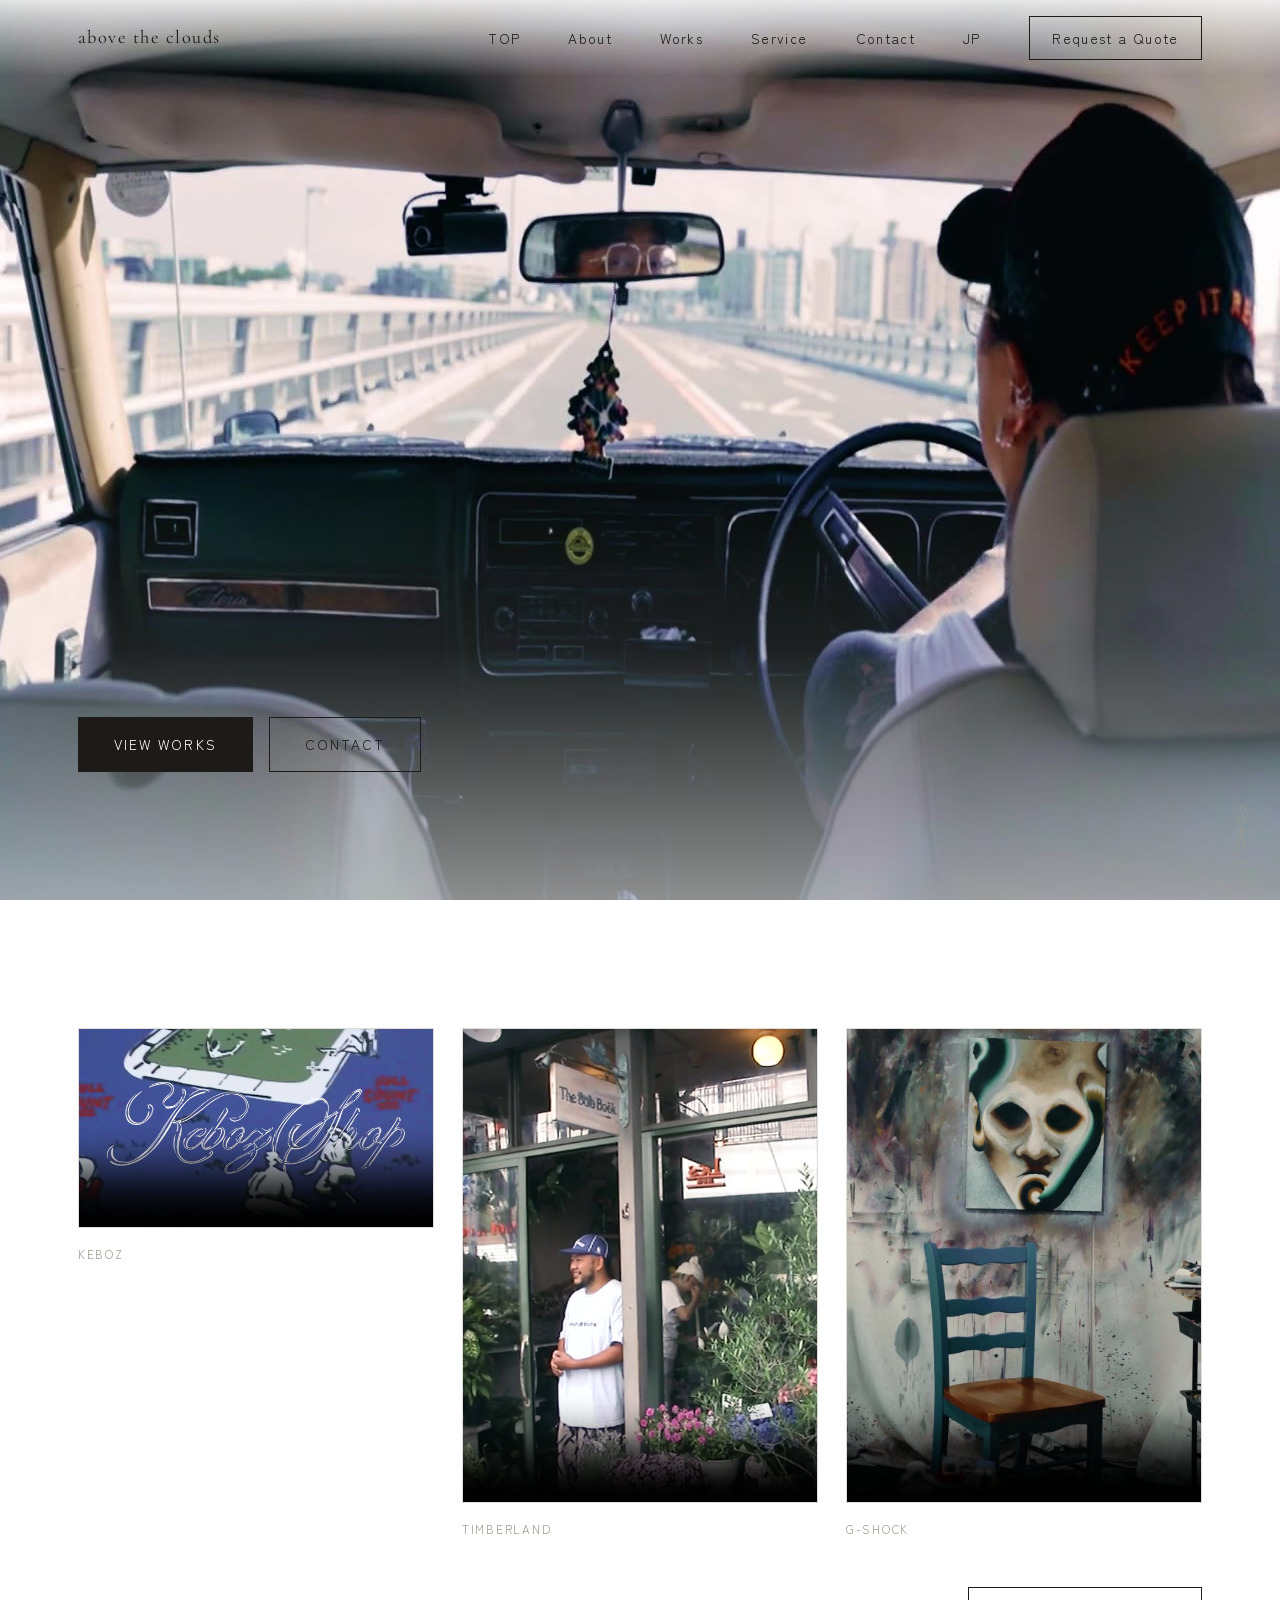
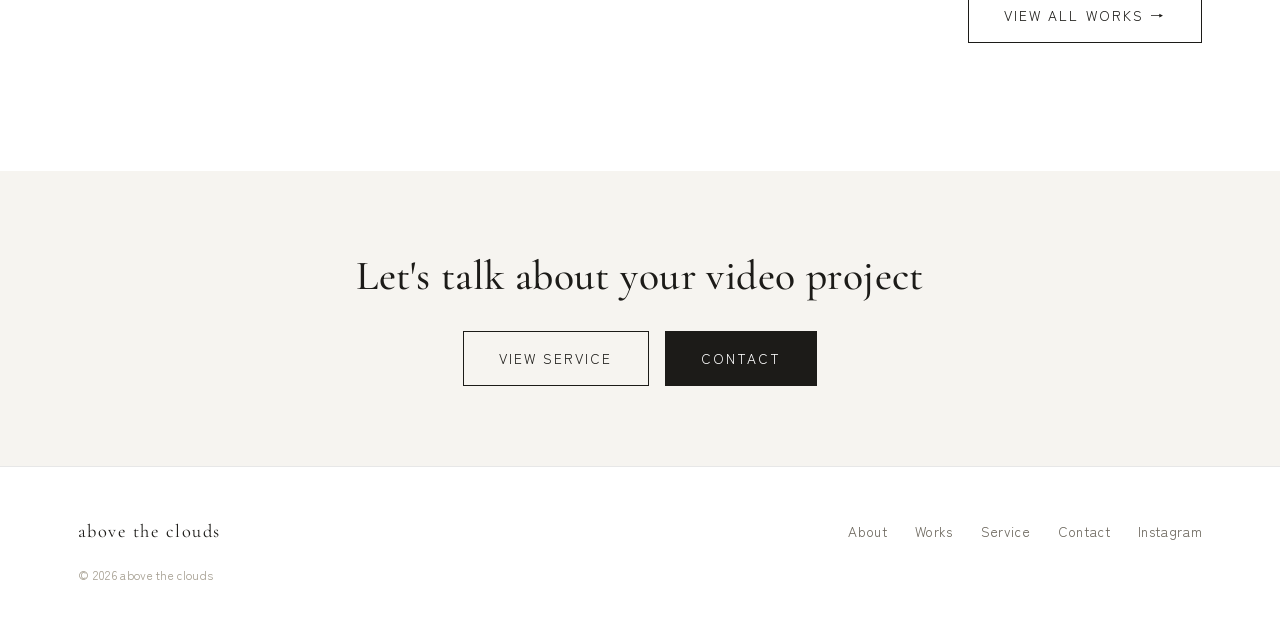
==== en/index.html @ 2704ed1a "Feature five works at top of Works; credit MV artists; drop soui Co-Authored-By: Claude Opus 5.5 <no" ====
<!DOCTYPE html>
<html lang="en">
<head>
<meta charset="UTF-8">
<meta name="viewport" content="width=device-width, initial-scale=1.0">
<title>above the clouds | Video Production × Tourism</title>
<meta name="description" content="above the clouds brings emotion to life through video production and tourism. We create fashion films, interviews, and PR videos, and offer memory-film experiences for visitors to Japan.">
<link rel="preconnect" href="https://fonts.googleapis.com">
<link rel="preconnect" href="https://fonts.gstatic.com" crossorigin>
<link href="https://fonts.googleapis.com/css2?family=Cormorant+Garamond:wght@400;500;600&family=Zen+Kaku+Gothic+New:wght@400;500;700&display=swap" rel="stylesheet">
<link rel="stylesheet" href="../css/style.css?v=20261002q">
</head>
<body>

<header class="site-header">
  <div class="container">
    <a href="index.html" class="logo">above the <span>clouds</span></a>
    <button class="nav-toggle" aria-label="Open menu" aria-expanded="false">☰</button>
    <nav class="nav-links">
      <a href="index.html" class="nav-current">TOP</a>
      <a href="about.html">About</a>
      <a href="works.html">Works</a>
      <a href="service.html">Service</a>
      <a href="contact.html">Contact</a>
      <a href="../index.html">JP</a>
      <a href="contact.html" class="nav-cta">Request a Quote</a>
    </nav>
  </div>
</header>

<main>

  <section class="hero">
    <div class="hero-media" aria-hidden="true">
      <video id="hero-video" poster="../assets/top/hero-01.jpg" autoplay muted playsinline>
        <source src="../assets/top/hero-01.mp4" type="video/mp4">
      </video>
    </div>
    <div class="container hero-content">
      <h1 class="sr-only">above the clouds — Video Production × Tourism</h1>
      <div class="hero-actions">
        <a href="works.html" class="btn btn-solid">View Works</a>
        <a href="contact.html" class="btn">Contact</a>
      </div>
    </div>
    <span class="scroll-cue">SCROLL</span>
  </section>

  <section>
    <div class="container">
      <div class="grid grid-3">

        <div class="work-item is-visible">
          <div class="media-frame" style="--r: 16 / 9;">
            <video poster="../assets/works/keboz-look.jpg" controls preload="none" playsinline>
              <source src="../assets/works/keboz-look.mp4" type="video/mp4">
            </video>
          </div>
          <p class="work-client">KEBOZ</p>
        </div>

        <div class="work-item is-visible">
          <div class="media-frame" style="--r: 3 / 4;">
            <video poster="../assets/works/timberland-nakahachi.jpg" controls preload="none" playsinline>
              <source src="../assets/works/timberland-nakahachi.mp4" type="video/mp4">
            </video>
          </div>
          <p class="work-client">TIMBERLAND</p>
        </div>

        <div class="work-item is-visible">
          <div class="media-frame" style="--r: 3 / 4;">
            <video poster="../assets/works/gshock-rei.jpg" controls preload="none" playsinline>
              <source src="../assets/works/gshock-rei.mp4" type="video/mp4">
            </video>
          </div>
          <p class="work-client">G-SHOCK</p>
        </div>

      </div>
      <div style="margin-top: var(--space-4); text-align: right;">
        <a href="works.html" class="btn">View All Works →</a>
      </div>
    </div>
  </section>

  <section class="cta-band section-alt">
    <div class="container">
      <h2 class="section-title">Let's talk about your video project</h2>
      <div class="cta-actions">
        <a href="service.html" class="btn">View Service</a>
        <a href="contact.html" class="btn btn-solid">Contact</a>
      </div>
    </div>
  </section>

</main>

<footer class="site-footer">
  <div class="container footer-grid">
    <div class="logo">above the <span>clouds</span></div>
    <nav class="footer-links">
      <a href="about.html">About</a>
      <a href="works.html">Works</a>
      <a href="service.html">Service</a>
      <a href="contact.html">Contact</a>
      <a href="https://www.instagram.com/taira_vzr/" target="_blank" rel="noopener">Instagram</a>
    </nav>
  </div>
  <div class="container footer-meta" style="margin-top: var(--space-2);">
    &copy; <span data-year>2026</span> above the clouds
  </div>
</footer>

<script src="../js/main.js?v=20261002q"></script>
</body>
</html>
---- css/style.css ----
/* ===========================================================
   above the clouds — base stylesheet
   =========================================================== */

:root {
  --color-bg: #ffffff;
  --color-bg-alt: #f6f4f0;
  --color-surface: #f6f4f0;
  --color-text: #1c1b18;
  --color-text-dim: #6b665c;
  --color-text-faint: #a39c8e;
  --color-accent: #1c1b18;
  --color-accent-dim: #8a857a;
  --color-border: rgba(28, 27, 24, 0.1);
  --font-display: "Cormorant Garamond", "Shippori Mincho", serif;
  --font-body: "Zen Kaku Gothic New", "Hiragino Kaku Gothic ProN", "Hiragino Sans", sans-serif;
  --max-width: 1180px;
  --space-1: 0.5rem;
  --space-2: 1rem;
  --space-3: 1.75rem;
  --space-4: 3rem;
  --space-5: 5rem;
  --space-6: 8rem;
  --ease: cubic-bezier(0.22, 1, 0.36, 1);
}

* {
  box-sizing: border-box;
  margin: 0;
  padding: 0;
}

html {
  scroll-behavior: smooth;
}

body {
  background: var(--color-bg);
  color: var(--color-text);
  font-family: var(--font-body);
  font-weight: 400;
  line-height: 1.8;
  letter-spacing: 0.02em;
  -webkit-font-smoothing: antialiased;
  overflow-x: hidden;
}

img, video {
  max-width: 100%;
  display: block;
}

a {
  color: inherit;
  text-decoration: none;
}

ul {
  list-style: none;
}

.container {
  width: 100%;
  max-width: var(--max-width);
  margin: 0 auto;
  padding: 0 var(--space-3);
}

/* ---------- typography ---------- */

h1, h2, h3, h4 {
  font-family: var(--font-display);
  font-weight: 500;
  line-height: 1.25;
  letter-spacing: 0.01em;
}

.eyebrow {
  display: inline-block;
  font-size: 0.75rem;
  letter-spacing: 0.3em;
  text-transform: uppercase;
  color: var(--color-accent);
  margin-bottom: var(--space-2);
}

.section-title {
  font-size: clamp(1.8rem, 4vw, 2.6rem);
  margin-bottom: var(--space-2);
}

.section-lead {
  color: var(--color-text-dim);
  font-size: 1rem;
  max-width: 42em;
  margin-bottom: var(--space-4);
}

.en {
  font-family: var(--font-display);
  letter-spacing: 0.04em;
}

/* ---------- header / nav ---------- */

.site-header {
  position: fixed;
  top: 0;
  left: 0;
  right: 0;
  z-index: 100;
  padding: var(--space-2) 0;
  background: linear-gradient(to bottom, rgba(255, 255, 255, 0.85), transparent);
  transition: background 0.3s var(--ease), backdrop-filter 0.3s var(--ease);
}

.site-header.is-scrolled {
  background: rgba(255, 255, 255, 0.9);
  backdrop-filter: blur(10px);
  border-bottom: 1px solid var(--color-border);
}

.site-header .container {
  display: flex;
  align-items: center;
  justify-content: space-between;
}

.logo {
  font-family: var(--font-display);
  font-size: 1.15rem;
  letter-spacing: 0.08em;
  text-transform: lowercase;
}

.logo span {
  color: var(--color-accent);
}

.nav-toggle {
  display: block;
  background: none;
  border: none;
  color: var(--color-text);
  font-size: 1.5rem;
  cursor: pointer;
  z-index: 101;
}

.nav-links {
  position: fixed;
  inset: 0;
  background: var(--color-bg);
  display: flex;
  flex-direction: column;
  align-items: center;
  justify-content: center;
  gap: var(--space-3);
  transform: translateY(-100%);
  transition: transform 0.4s var(--ease);
}

.nav-links.is-open {
  transform: translateY(0);
}

.nav-links a {
  font-family: var(--font-display);
  font-size: 1.6rem;
  letter-spacing: 0.04em;
}

.nav-links .nav-current {
  color: var(--color-accent);
}

.nav-cta {
  margin-top: var(--space-2);
  border: 1px solid var(--color-accent);
  padding: 0.7rem 1.8rem;
  font-family: var(--font-body);
  font-size: 0.85rem;
  letter-spacing: 0.15em;
}

@media (min-width: 860px) {
  .nav-toggle {
    display: none;
  }

  .nav-links {
    position: static;
    background: none;
    flex-direction: row;
    transform: none;
    gap: var(--space-4);
  }

  .nav-links a {
    font-family: var(--font-body);
    font-size: 0.85rem;
    letter-spacing: 0.1em;
  }

  .nav-cta {
    margin-top: 0;
    padding: 0.55rem 1.4rem;
  }
}

/* ---------- buttons ---------- */

.btn {
  display: inline-block;
  padding: 0.9rem 2.2rem;
  font-size: 0.85rem;
  letter-spacing: 0.15em;
  text-transform: uppercase;
  border: 1px solid var(--color-accent);
  color: var(--color-text);
  transition: background 0.3s var(--ease), color 0.3s var(--ease);
}

.btn:hover {
  background: var(--color-accent);
  color: var(--color-bg);
}

.btn-solid {
  background: var(--color-accent);
  color: var(--color-bg);
}

.btn-solid:hover {
  background: transparent;
  color: var(--color-text);
}

/* ---------- hero ---------- */

.hero {
  position: relative;
  min-height: 100svh;
  display: flex;
  flex-direction: column;
  justify-content: flex-end;
  padding-bottom: var(--space-6);
  overflow: hidden;
}

.hero-media {
  position: absolute;
  inset: 0;
  z-index: -1;
  background: #f8f6f1;
  overflow: hidden;
}

.hero-media video {
  position: absolute;
  inset: 0;
  width: 100%;
  height: 100%;
  object-fit: cover;
  object-position: center 20%;
}

.hero-media::after {
  content: "";
  position: absolute;
  inset: 0;
  background: linear-gradient(to top, rgba(255,255,255,0.55) 0%, rgba(255,255,255,0.1) 28%, transparent 50%);
}

.hero-content {
  position: relative;
}

.hero-title {
  font-size: clamp(2.6rem, 9vw, 5.5rem);
  text-transform: lowercase;
  line-height: 1.05;
}

.hero-title .accent {
  color: var(--color-accent);
}

.hero-actions {
  margin-top: var(--space-3);
  display: flex;
  flex-wrap: wrap;
  gap: var(--space-2);
}

.scroll-cue {
  position: absolute;
  right: var(--space-3);
  bottom: var(--space-3);
  writing-mode: vertical-rl;
  font-size: 0.75rem;
  letter-spacing: 0.3em;
  color: var(--color-text-faint);
  display: none;
}

@media (min-width: 640px) {
  .scroll-cue { display: block; }
}

/* ---------- sections ---------- */

section {
  padding: var(--space-6) 0;
}

.section-alt {
  background: var(--color-bg-alt);
}

/* ---------- video placeholder block ---------- */

.media-frame {
  position: relative;
  aspect-ratio: 16 / 10;
  background: var(--color-surface);
  border: 1px solid var(--color-border);
  overflow: hidden;
  display: flex;
  align-items: center;
  justify-content: center;
}

.media-frame::before {
  content: "";
  position: absolute;
  inset: 0;
  background: linear-gradient(135deg, rgba(28,27,24,0.05), transparent 60%);
}

.media-frame-label {
  position: relative;
  text-align: center;
  color: var(--color-text-faint);
  font-size: 0.7rem;
  letter-spacing: 0.2em;
  text-transform: uppercase;
  padding: 0 var(--space-2);
}

.media-frame-label .title {
  display: block;
  font-family: var(--font-display);
  font-size: 1.1rem;
  letter-spacing: 0.02em;
  text-transform: none;
  color: var(--color-text-dim);
  margin-top: 0.4rem;
}

.media-frame video {
  position: relative;
  width: 100%;
  height: 100%;
  object-fit: cover;
}

.media-frame .play-dot {
  position: absolute;
  top: var(--space-2);
  left: var(--space-2);
  width: 8px;
  height: 8px;
  border-radius: 50%;
  background: var(--color-accent);
}

/* ---------- grids ---------- */

.grid {
  display: grid;
  gap: var(--space-3);
}

.grid-2 { grid-template-columns: 1fr; }
.grid-3 { grid-template-columns: 1fr; }
.grid-4 { grid-template-columns: repeat(2, 1fr); }

@media (min-width: 640px) {
  .grid-2 { grid-template-columns: repeat(2, 1fr); }
  .grid-3 { grid-template-columns: repeat(3, 1fr); }
}

@media (min-width: 900px) {
  .grid-4 { grid-template-columns: repeat(4, 1fr); }
}

/* ---------- cards ---------- */

.card {
  padding: var(--space-3);
  border: 1px solid var(--color-border);
  background: var(--color-surface);
}

.card h3 {
  font-size: 1.3rem;
  margin-bottom: var(--space-1);
}

.card p {
  color: var(--color-text-dim);
  font-size: 0.92rem;
}

/* ---------- about: people ---------- */

.person {
  display: grid;
  gap: var(--space-3);
  grid-template-columns: 1fr;
  align-items: start;
  padding: var(--space-4) 0;
  border-top: 1px solid var(--color-border);
}

@media (min-width: 760px) {
  .person {
    grid-template-columns: 220px 1fr;
  }
}

.person-photo {
  aspect-ratio: 3 / 4;
  background: var(--color-surface);
  border: 1px solid var(--color-border);
  display: flex;
  align-items: center;
  justify-content: center;
  color: var(--color-text-faint);
  font-size: 0.7rem;
  letter-spacing: 0.15em;
  text-transform: uppercase;
}

.person-role {
  color: var(--color-accent);
  font-size: 0.78rem;
  letter-spacing: 0.2em;
  text-transform: uppercase;
  margin-bottom: var(--space-1);
}

.person-name {
  font-size: 1.6rem;
  margin-bottom: var(--space-2);
}

.person-bio p + p {
  margin-top: 0.8em;
}

.person-bio {
  color: var(--color-text-dim);
}

.tag-list {
  display: flex;
  flex-wrap: wrap;
  gap: 0.5rem;
  margin-top: var(--space-2);
}

.tag {
  font-size: 0.72rem;
  letter-spacing: 0.08em;
  color: var(--color-text-dim);
  border: 1px solid var(--color-border);
  padding: 0.3rem 0.7rem;
}

/* ---------- works filter ---------- */

.filter-bar {
  display: flex;
  flex-wrap: wrap;
  gap: 0.6rem;
  margin-bottom: var(--space-4);
}

.filter-btn {
  font-size: 0.78rem;
  letter-spacing: 0.1em;
  text-transform: uppercase;
  padding: 0.55rem 1.2rem;
  border: 1px solid var(--color-border);
  color: var(--color-text-dim);
  background: none;
  cursor: pointer;
  transition: all 0.25s var(--ease);
}

.filter-btn:hover {
  color: var(--color-text);
  border-color: var(--color-accent);
}

.filter-btn.is-active {
  color: var(--color-bg);
  background: var(--color-accent);
  border-color: var(--color-accent);
}

.work-item {
  display: none;
  flex-direction: column;
  gap: var(--space-2);
}

.work-item.is-visible {
  display: flex;
}

.work-item .media-frame {
  aspect-ratio: var(--r, 16 / 9);
}

.work-client {
  font-size: 0.72rem;
  letter-spacing: 0.15em;
  text-transform: uppercase;
  color: var(--color-text-faint);
}

.work-title {
  font-size: 1.15rem;
}

/* 編集・音のみ担当の作品(おまけ扱い)に添える小さな注記 */
.work-note {
  font-size: 0.72rem;
  letter-spacing: 0.05em;
  color: var(--color-text-faint);
}

/* ---------- process steps ---------- */

.steps {
  counter-reset: step;
  display: grid;
  gap: var(--space-3);
  grid-template-columns: 1fr;
}

@media (min-width: 760px) {
  .steps { grid-template-columns: repeat(5, 1fr); }
}

.step {
  position: relative;
  padding-top: var(--space-4);
  border-top: 1px solid var(--color-border);
}

.step::before {
  counter-increment: step;
  content: "0" counter(step);
  position: absolute;
  top: -0.1em;
  left: 0;
  font-family: var(--font-display);
  font-size: 1.6rem;
  color: var(--color-accent);
  transform: translateY(-100%);
}

.step h3 {
  font-size: 1.05rem;
  margin-bottom: 0.4em;
}

.step p {
  font-size: 0.88rem;
  color: var(--color-text-dim);
}

/* ---------- faq ---------- */

.faq-item {
  border-top: 1px solid var(--color-border);
  padding: var(--space-3) 0;
}

.faq-item:last-child {
  border-bottom: 1px solid var(--color-border);
}

.faq-q {
  display: flex;
  justify-content: space-between;
  align-items: baseline;
  gap: var(--space-2);
  font-size: 1.05rem;
  cursor: pointer;
}

.faq-q .mark {
  color: var(--color-accent);
  font-family: var(--font-display);
  flex-shrink: 0;
}

.faq-a {
  color: var(--color-text-dim);
  font-size: 0.92rem;
  margin-top: var(--space-2);
  max-width: 50em;
}

/* ---------- contact form ---------- */

.form-grid {
  display: grid;
  gap: var(--space-3);
}

.field {
  display: flex;
  flex-direction: column;
  gap: 0.5rem;
}

.field label {
  font-size: 0.78rem;
  letter-spacing: 0.1em;
  text-transform: uppercase;
  color: var(--color-text-dim);
}

.field input,
.field select,
.field textarea {
  background: var(--color-surface);
  border: 1px solid var(--color-border);
  color: var(--color-text);
  padding: 0.85rem 1rem;
  font-family: var(--font-body);
  font-size: 0.95rem;
}

.field input:focus,
.field select:focus,
.field textarea:focus {
  outline: none;
  border-color: var(--color-accent);
}

.field-row {
  display: grid;
  gap: var(--space-3);
  grid-template-columns: 1fr;
}

@media (min-width: 640px) {
  .field-row { grid-template-columns: 1fr 1fr; }
}

.radio-group {
  display: flex;
  flex-wrap: wrap;
  gap: var(--space-3);
}

.radio-option {
  display: flex;
  align-items: center;
  gap: 0.5rem;
  font-size: 0.9rem;
  color: var(--color-text-dim);
}

.form-note {
  font-size: 0.8rem;
  color: var(--color-text-faint);
}

.contact-info {
  display: flex;
  flex-direction: column;
  gap: var(--space-3);
}

.contact-info-item .label {
  font-size: 0.75rem;
  letter-spacing: 0.15em;
  text-transform: uppercase;
  color: var(--color-accent);
  margin-bottom: 0.3em;
}

/* ---------- footer ---------- */

.site-footer {
  border-top: 1px solid var(--color-border);
  padding: var(--space-4) 0;
}

.footer-grid {
  display: flex;
  flex-direction: column;
  gap: var(--space-3);
  align-items: flex-start;
  justify-content: space-between;
}

@media (min-width: 760px) {
  .footer-grid {
    flex-direction: row;
    align-items: center;
  }
}

.footer-links {
  display: flex;
  gap: var(--space-3);
  flex-wrap: wrap;
  font-size: 0.85rem;
  color: var(--color-text-dim);
}

.footer-meta {
  font-size: 0.75rem;
  color: var(--color-text-faint);
}

/* ---------- cta band ---------- */

.cta-band {
  text-align: center;
  padding: var(--space-5) 0;
}

.cta-band .section-title {
  margin-bottom: var(--space-1);
}

.cta-band .section-lead {
  margin-left: auto;
  margin-right: auto;
}

.cta-actions {
  display: flex;
  justify-content: center;
  gap: var(--space-2);
  flex-wrap: wrap;
  margin-top: var(--space-3);
}

/* ---------- page header (non-hero pages) ---------- */

.page-header {
  padding: calc(var(--space-6) + 2rem) 0 var(--space-4);
}

.page-header .eyebrow { margin-bottom: var(--space-2); }

/* ---------- clients strip ---------- */

.clients-strip {
  display: grid;
  grid-template-columns: repeat(2, 1fr);
  gap: 1px;
  background: var(--color-border);
  border: 1px solid var(--color-border);
}

@media (min-width: 640px) {
  .clients-strip { grid-template-columns: repeat(5, 1fr); }
}

.clients-strip span {
  background: var(--color-bg);
  padding: var(--space-3) var(--space-2);
  text-align: center;
  font-family: var(--font-display);
  font-size: 1rem;
  letter-spacing: 0.04em;
  color: var(--color-text-dim);
}

/* ---------- utility ---------- */

.mt-0 { margin-top: 0 !important; }
.text-center { text-align: center; }

.sr-only {
  position: absolute;
  width: 1px;
  height: 1px;
  padding: 0;
  margin: -1px;
  overflow: hidden;
  clip: rect(0, 0, 0, 0);
  white-space: nowrap;
  border: 0;
}

/* ===========================================================
   mobile — スマホ表示の統一(PC表示には影響しない)
   =========================================================== */

@media (max-width: 859px) {
  /* backdrop-filter があると、position: fixed のメニューの基準が
     ヘッダーになり、閉じたメニューがスクロール時に本文へ透けて出る。
     モバイルでは使わず、不透明に近い白背景にする */
  .site-header.is-scrolled {
    backdrop-filter: none;
    background: rgba(255, 255, 255, 0.96);
  }

  .nav-links {
    visibility: hidden;
    transition: transform 0.4s var(--ease), visibility 0s linear 0.4s;
  }

  .nav-links.is-open {
    visibility: visible;
    transition: transform 0.4s var(--ease);
  }

  .nav-links .nav-cta {
    font-family: var(--font-body);
    font-size: 0.85rem;
    letter-spacing: 0.15em;
  }
}

@media (max-width: 639px) {
  section {
    padding: var(--space-5) 0;
  }

  .page-header {
    padding: calc(var(--space-5) + 3rem) 0 var(--space-3);
  }

  .hero {
    padding-bottom: var(--space-5);
  }

  .section-lead {
    margin-bottom: var(--space-3);
  }

  /* ボタンは全幅・縦積みで統一 */
  .btn {
    display: block;
    width: 100%;
    text-align: center;
  }

  .hero-actions,
  .cta-actions {
    flex-direction: column;
    gap: 0.75rem;
  }

  .card {
    padding: var(--space-2) var(--space-3);
  }

  /* 制作の流れ: 番号を見出しの真上に置き、前のステップと混ざらないようにする */
  .step {
    padding-top: var(--space-2);
  }

  .step::before {
    position: static;
    display: block;
    transform: none;
    font-size: 1.3rem;
    line-height: 1;
    margin-bottom: 0.6rem;
  }

  .person:first-child {
    padding-top: 0;
    border-top: none;
  }

  /* Works: 作品の間をたっぷり空け、縦長動画は画面を埋めない高さに抑える */
  .works-grid {
    gap: var(--space-5);
  }

  .work-item {
    gap: 0.9rem;
  }

  .work-item .media-frame {
    width: min(100%, calc(58svh * var(--r, 16 / 9)));
  }

  .work-item .work-title {
    font-size: 1rem;
  }

  /* 絞り込み: 枠をなくした文字だけの1行。はみ出す分は横にスクロール */
  .filter-bar {
    flex-wrap: nowrap;
    gap: 1.4rem;
    overflow-x: auto;
    margin: 0 calc(var(--space-3) * -1) var(--space-4);
    padding: 0 var(--space-3) 0.4rem;
    scrollbar-width: none;
  }

  .filter-bar::-webkit-scrollbar {
    display: none;
  }

  .filter-btn,
  .filter-btn:hover,
  .filter-btn.is-active {
    flex-shrink: 0;
    padding: 0.3rem 0;
    border: none;
    border-bottom: 1px solid transparent;
    background: none;
    white-space: nowrap;
  }

  .filter-btn.is-active {
    color: var(--color-text);
    border-bottom-color: var(--color-text);
  }

  /* Contact: フォームと連絡先の間に線と余白を入れ、小見出しをフォームと揃える */
  .contact-info {
    margin-top: var(--space-4);
    padding-top: var(--space-4);
    border-top: 1px solid var(--color-border);
  }

  .contact-info-item .label {
    font-size: 0.78rem;
    letter-spacing: 0.1em;
    color: var(--color-text-dim);
  }

  /* Service: 見出しだけの箱をやめ、細い線で区切った一行リストにする */
  .service-types {
    margin-top: var(--space-3);
    gap: 0;
    border-top: 1px solid var(--color-border);
  }

  .service-types .card {
    background: none;
    border: none;
    border-bottom: 1px solid var(--color-border);
    padding: 1.1rem 0;
  }

  .service-types .card h3 {
    font-size: 1.15rem;
    margin-bottom: 0;
  }
}
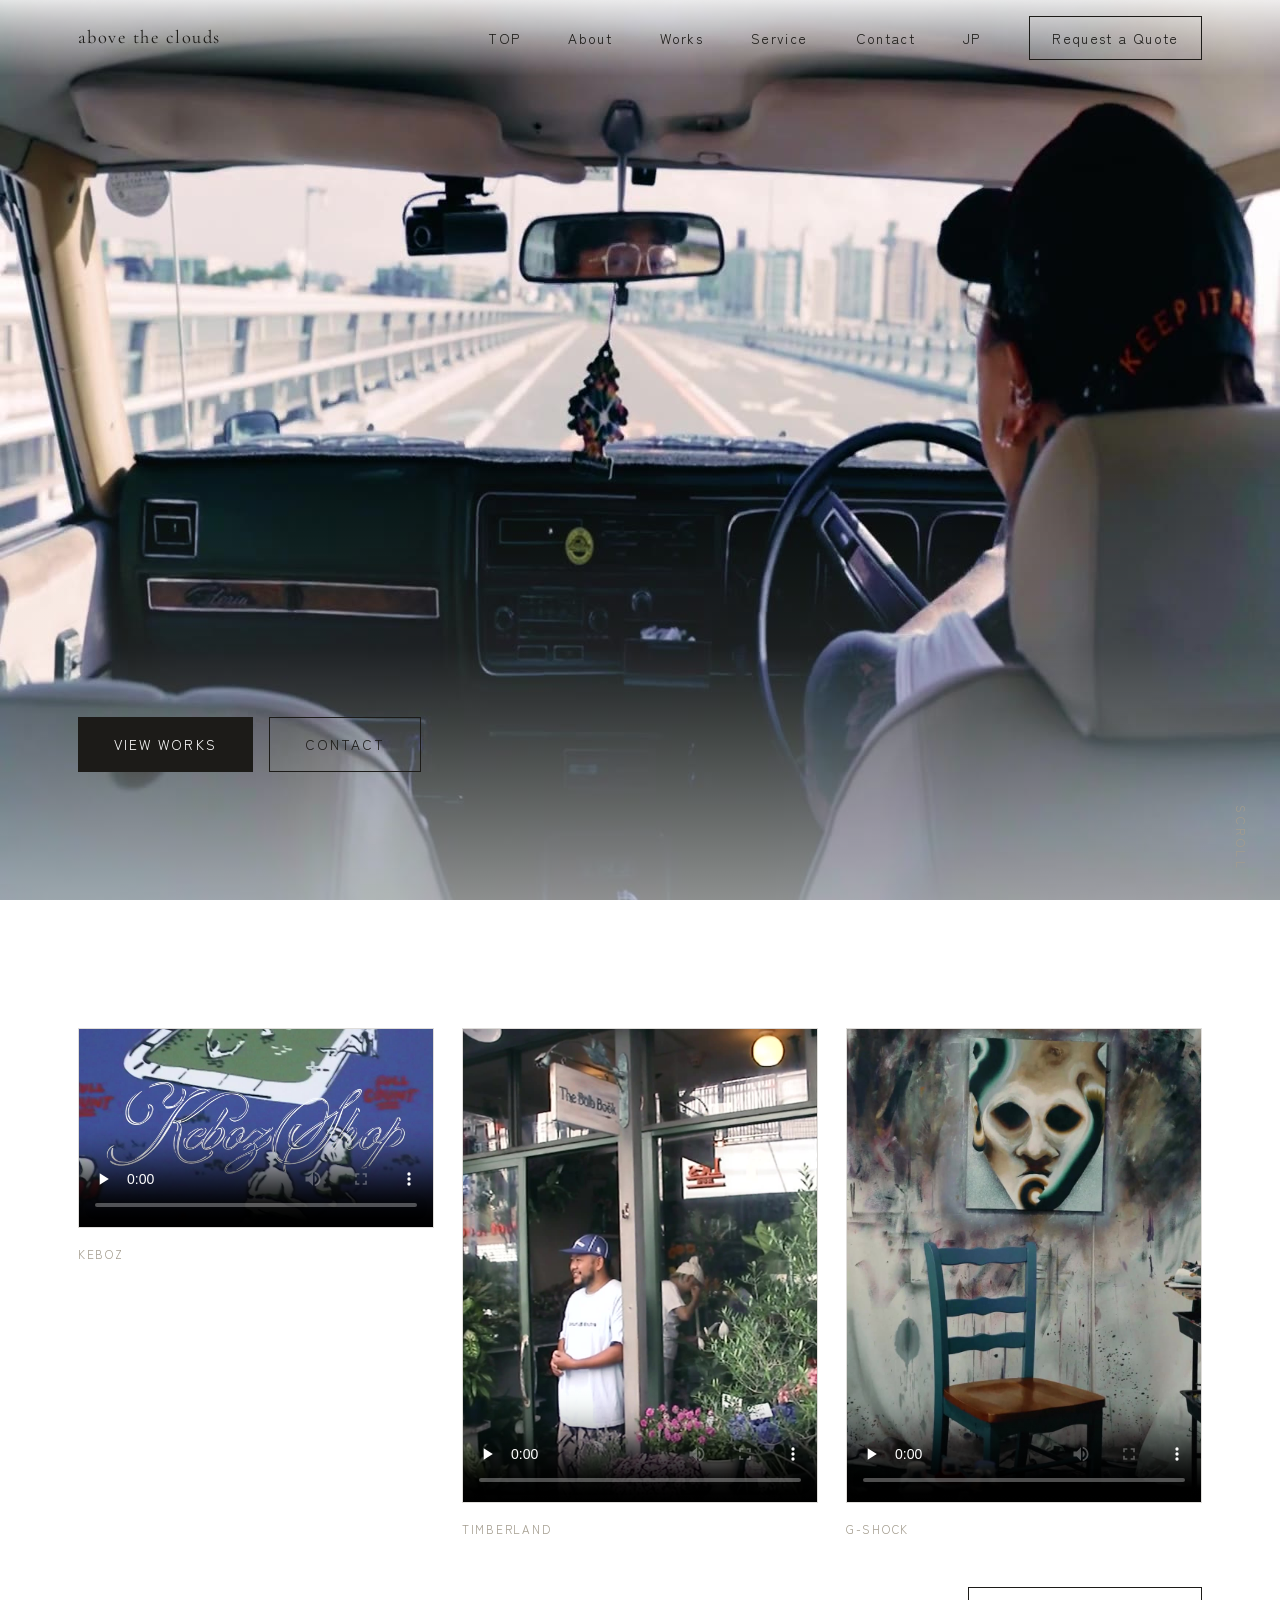
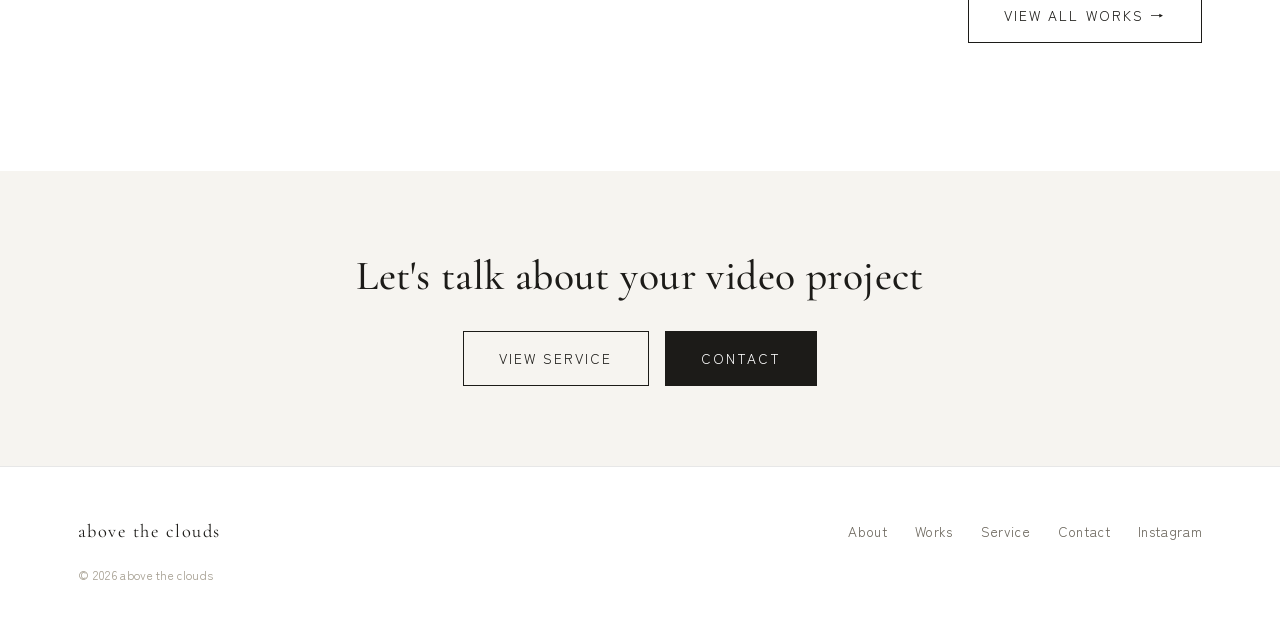
==== commit aad24620: "Service: add looping previews for video types and photos for pricing plans Co-Authored-By: Claude Op" ====
--- a/en/index.html
+++ b/en/index.html
@@ -8,7 +8,7 @@
 <link rel="preconnect" href="https://fonts.googleapis.com">
 <link rel="preconnect" href="https://fonts.gstatic.com" crossorigin>
 <link href="https://fonts.googleapis.com/css2?family=Cormorant+Garamond:wght@400;500;600&family=Zen+Kaku+Gothic+New:wght@400;500;700&display=swap" rel="stylesheet">
-<link rel="stylesheet" href="../css/style.css?v=20261002q">
+<link rel="stylesheet" href="../css/style.css?v=20261002r">
 </head>
 <body>
 
@@ -112,6 +112,6 @@
   </div>
 </footer>
 
-<script src="../js/main.js?v=20261002q"></script>
+<script src="../js/main.js?v=20261002r"></script>
 </body>
 </html>
--- a/css/style.css
+++ b/css/style.css
@@ -806,6 +806,60 @@
   border: 0;
 }
 
+/* ---------- service: 映像の種類・料金プラン ---------- */
+
+/* 3種類をいつも横並びにし、縦長のループ映像で雰囲気を見せる */
+.service-types {
+  grid-template-columns: repeat(3, 1fr);
+  max-width: 840px;
+}
+
+.service-type .media-frame {
+  aspect-ratio: var(--r, 9 / 16);
+  margin-bottom: var(--space-2);
+}
+
+.service-type h3 {
+  font-size: 1.3rem;
+}
+
+
+.plan {
+  display: flex;
+  flex-direction: column;
+  padding: 0 0 var(--space-3);
+}
+
+.plan > :not(.plan-img) {
+  padding: 0 var(--space-3);
+}
+
+.plan-img {
+  width: 100%;
+  aspect-ratio: 4 / 3;
+  object-fit: cover;
+  margin-bottom: var(--space-3);
+}
+
+.card .plan-price {
+  font-family: var(--font-display);
+  font-size: 1.5rem;
+  color: var(--color-text);
+  margin-bottom: var(--space-2);
+}
+
+.plan-list {
+  font-size: 0.92rem;
+  color: var(--color-text-dim);
+  margin-bottom: var(--space-2);
+  flex-grow: 1;
+}
+
+.plan-list li {
+  padding: 0.45rem 0;
+  border-top: 1px solid var(--color-border);
+}
+
 /* ===========================================================
    mobile — スマホ表示の統一(PC表示には影響しない)
    =========================================================== */
@@ -949,22 +1003,25 @@
     color: var(--color-text-dim);
   }
 
-  /* Service: 見出しだけの箱をやめ、細い線で区切った一行リストにする */
+  /* Service: 3種類は小さな縦長映像で横並びのまま、文字だけ詰める */
   .service-types {
-    margin-top: var(--space-3);
-    gap: 0;
-    border-top: 1px solid var(--color-border);
-  }
-
-  .service-types .card {
-    background: none;
-    border: none;
-    border-bottom: 1px solid var(--color-border);
-    padding: 1.1rem 0;
-  }
-
-  .service-types .card h3 {
-    font-size: 1.15rem;
-    margin-bottom: 0;
-  }
-}
+    gap: 0.75rem;
+  }
+
+  .service-type .media-frame {
+    margin-bottom: 0.6rem;
+  }
+
+  .service-type h3 {
+    font-size: 0.95rem;
+  }
+
+
+  .plans {
+    gap: var(--space-4);
+  }
+
+  .plan {
+    padding: 0 0 var(--space-3);
+  }
+}
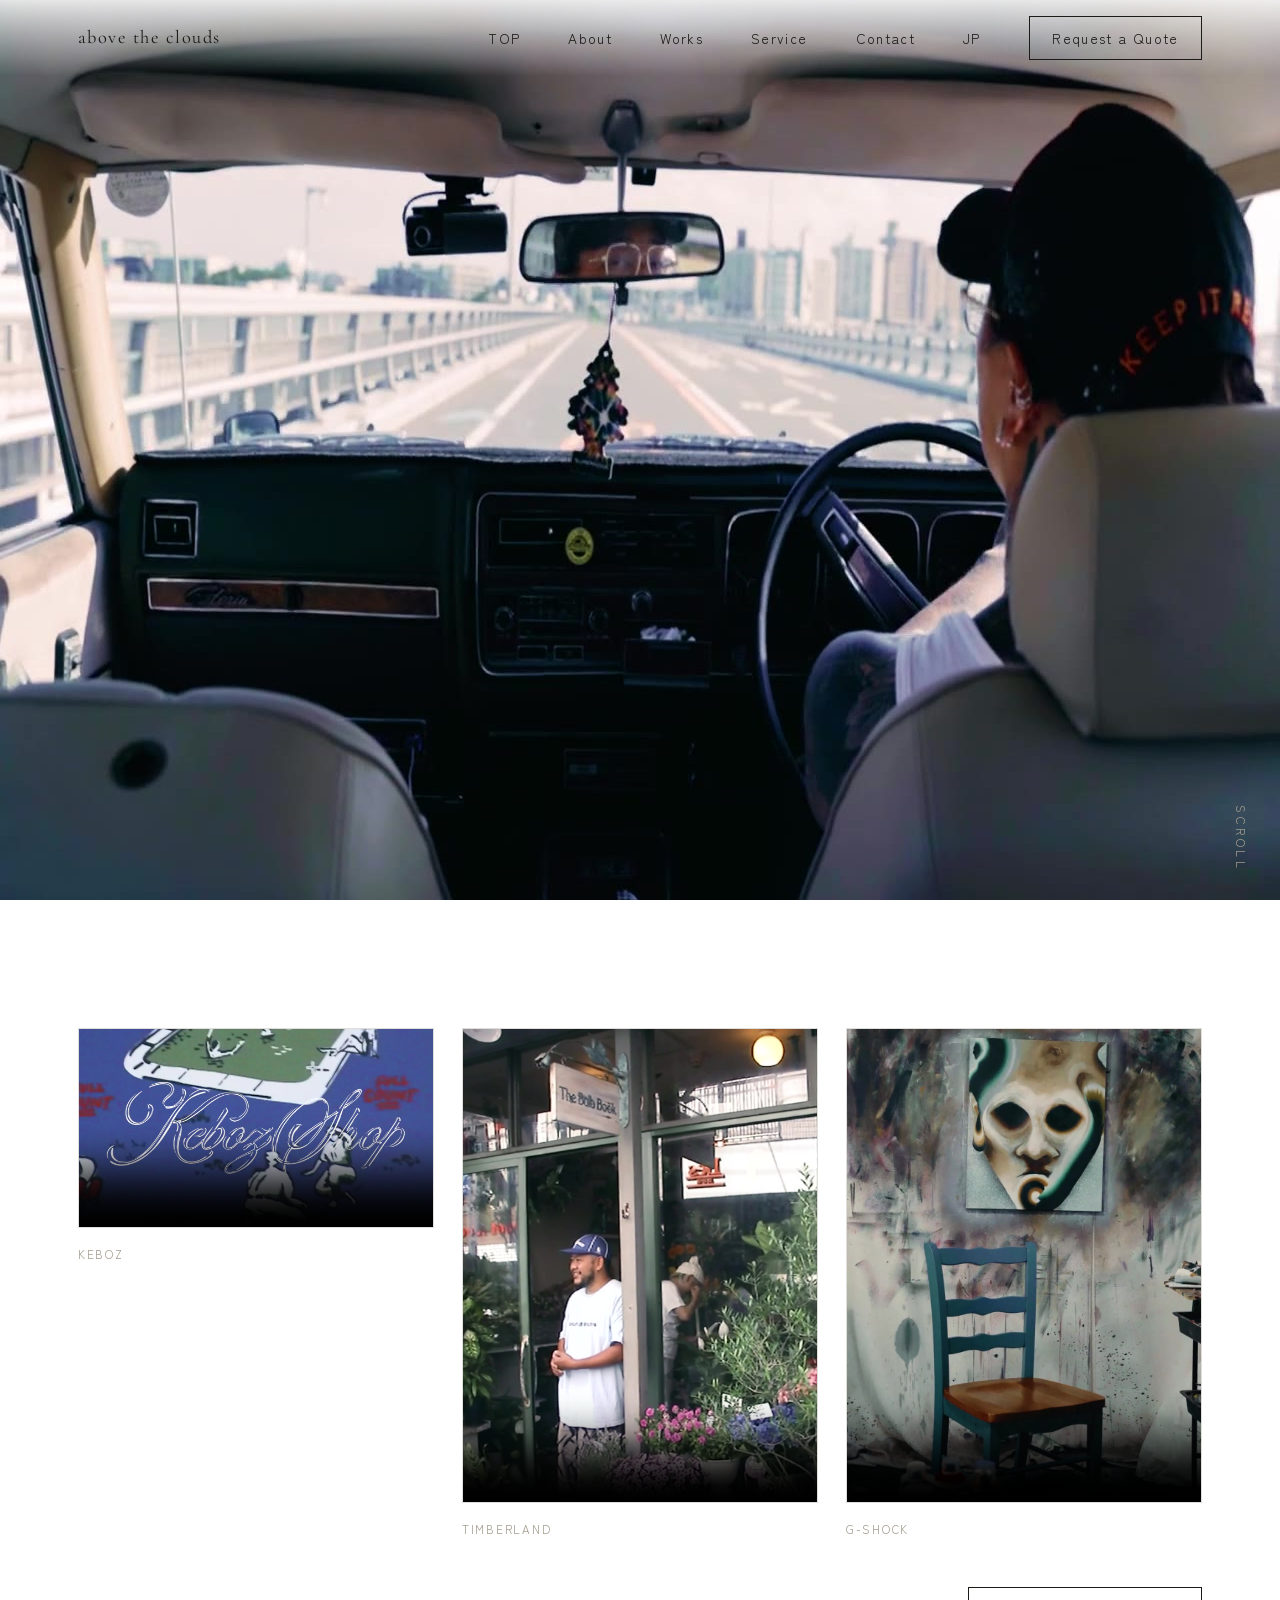
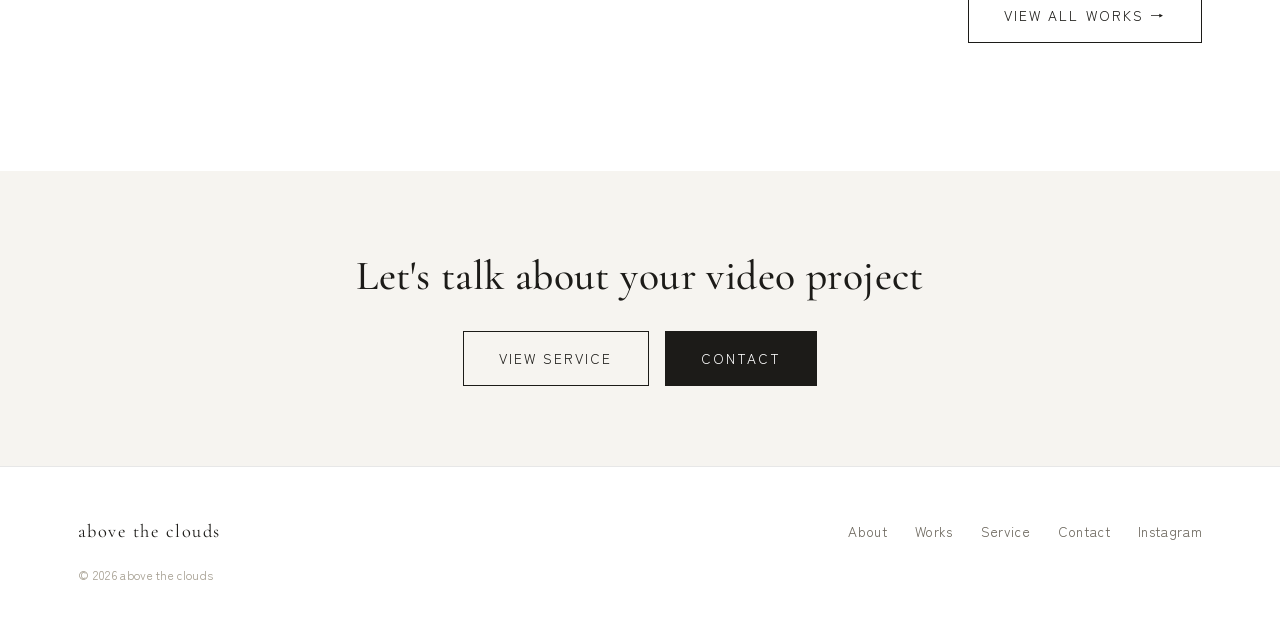
==== commit 2d4ac0b5: "TOP: remove buttons from hero video for a cleaner first view Co-Authored-By: Claude Opus 5.5 <norepl" ====
--- a/en/index.html
+++ b/en/index.html
@@ -8,7 +8,7 @@
 <link rel="preconnect" href="https://fonts.googleapis.com">
 <link rel="preconnect" href="https://fonts.gstatic.com" crossorigin>
 <link href="https://fonts.googleapis.com/css2?family=Cormorant+Garamond:wght@400;500;600&family=Zen+Kaku+Gothic+New:wght@400;500;700&display=swap" rel="stylesheet">
-<link rel="stylesheet" href="../css/style.css?v=20261002r">
+<link rel="stylesheet" href="../css/style.css?v=20261002s">
 </head>
 <body>
 
@@ -38,10 +38,6 @@
     </div>
     <div class="container hero-content">
       <h1 class="sr-only">above the clouds — Video Production × Tourism</h1>
-      <div class="hero-actions">
-        <a href="works.html" class="btn btn-solid">View Works</a>
-        <a href="contact.html" class="btn">Contact</a>
-      </div>
     </div>
     <span class="scroll-cue">SCROLL</span>
   </section>
@@ -112,6 +108,6 @@
   </div>
 </footer>
 
-<script src="../js/main.js?v=20261002r"></script>
+<script src="../js/main.js?v=20261002s"></script>
 </body>
 </html>
--- a/css/style.css
+++ b/css/style.css
@@ -265,12 +265,6 @@
   object-position: center 20%;
 }
 
-.hero-media::after {
-  content: "";
-  position: absolute;
-  inset: 0;
-  background: linear-gradient(to top, rgba(255,255,255,0.55) 0%, rgba(255,255,255,0.1) 28%, transparent 50%);
-}
 
 .hero-content {
   position: relative;
@@ -286,12 +280,6 @@
   color: var(--color-accent);
 }
 
-.hero-actions {
-  margin-top: var(--space-3);
-  display: flex;
-  flex-wrap: wrap;
-  gap: var(--space-2);
-}
 
 .scroll-cue {
   position: absolute;
@@ -914,7 +902,6 @@
     text-align: center;
   }
 
-  .hero-actions,
   .cta-actions {
     flex-direction: column;
     gap: 0.75rem;
